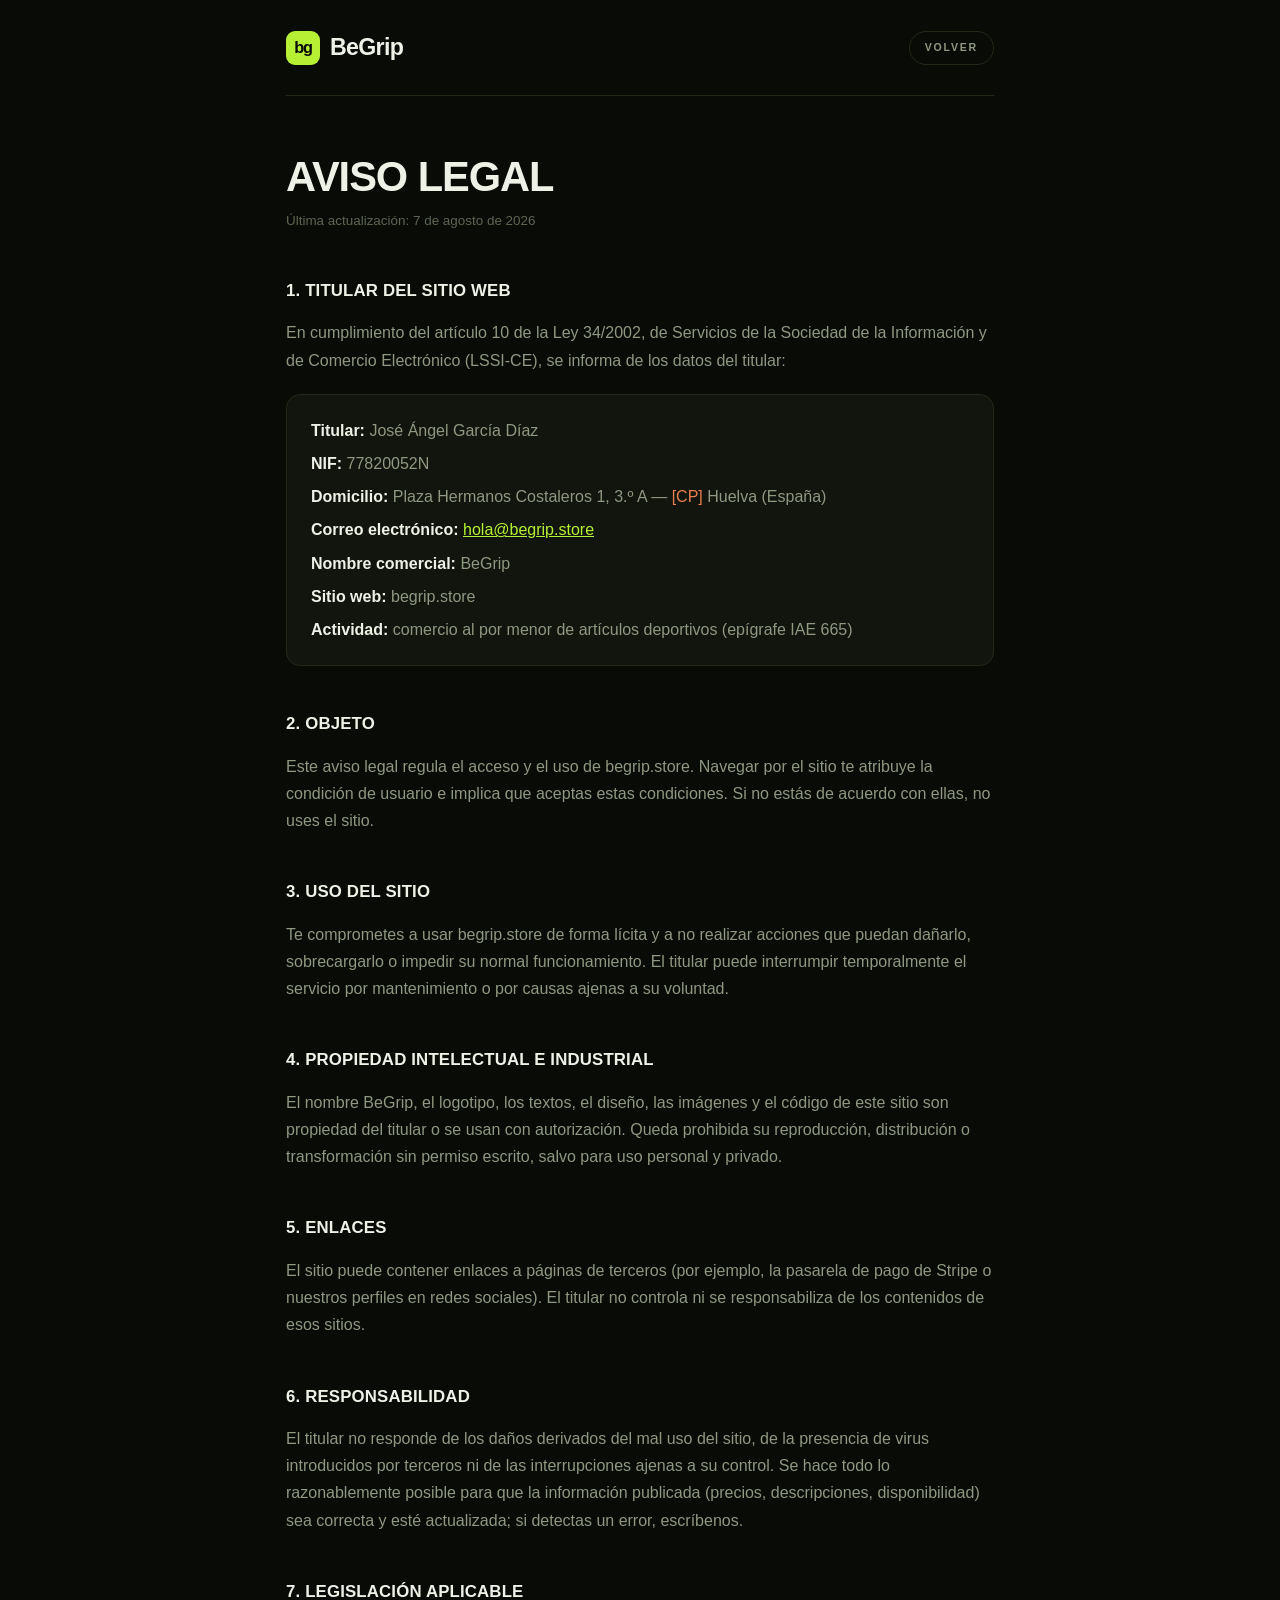
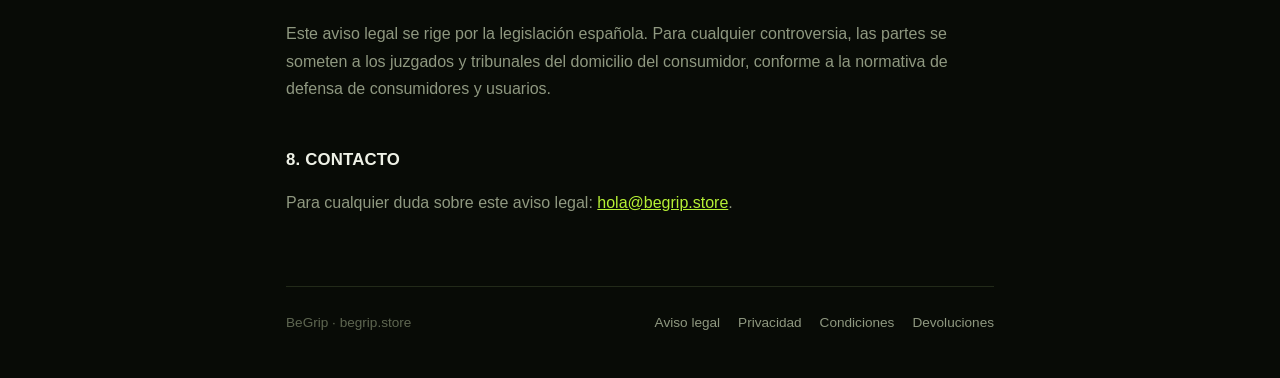
==== aviso-legal.html @ 73e67555 "Abrir la venta: botones de compra a Stripe y páginas legales - Los cuatro botones "Avísame" pasan a " ====
<!doctype html>
<html lang="es">
<head>
<meta charset="utf-8">
<meta name="viewport" content="width=device-width, initial-scale=1">
<title>Aviso legal — BeGrip</title>
<meta name="description" content="Aviso legal e información del titular de begrip.store.">
<meta name="robots" content="index,follow">
<meta name="theme-color" content="#0a0d08">
<link rel="icon" href="data:image/svg+xml,%3Csvg xmlns='http://www.w3.org/2000/svg' viewBox='0 0 100 100'%3E%3Crect width='100' height='100' rx='22' fill='%230c0f0a'/%3E%3Ctext x='50' y='70' text-anchor='middle' font-family='Arial Black,Arial' font-weight='800' font-size='54' fill='%23b6f035'%3Ebg%3C/text%3E%3C/svg%3E">
<link rel="stylesheet" href="legal.css">
</head>
<body>
<div class="container">
  <nav>
    <a class="logo" href="/"><span class="mark">bg</span>BeGrip</a>
    <a class="back" href="/">Volver</a>
  </nav>

  <main>
    <h1>Aviso legal</h1>
    <p class="updated">Última actualización: 7 de agosto de 2026</p>

    <h2>1. Titular del sitio web</h2>
    <p>En cumplimiento del artículo 10 de la Ley 34/2002, de Servicios de la Sociedad de la
       Información y de Comercio Electrónico (LSSI-CE), se informa de los datos del titular:</p>
    <div class="datos">
      <p><strong>Titular:</strong> José Ángel García Díaz</p>
      <p><strong>NIF:</strong> 77820052N</p>
      <p><strong>Domicilio:</strong> Plaza Hermanos Costaleros 1, 3.º A — <span class="pendiente">[CP]</span> Huelva (España)</p>
      <p><strong>Correo electrónico:</strong> <a href="mailto:hola@begrip.store">hola@begrip.store</a></p>
      <p><strong>Nombre comercial:</strong> BeGrip</p>
      <p><strong>Sitio web:</strong> begrip.store</p>
      <p><strong>Actividad:</strong> comercio al por menor de artículos deportivos (epígrafe IAE 665)</p>
    </div>

    <h2>2. Objeto</h2>
    <p>Este aviso legal regula el acceso y el uso de begrip.store. Navegar por el sitio te
       atribuye la condición de usuario e implica que aceptas estas condiciones. Si no estás
       de acuerdo con ellas, no uses el sitio.</p>

    <h2>3. Uso del sitio</h2>
    <p>Te comprometes a usar begrip.store de forma lícita y a no realizar acciones que puedan
       dañarlo, sobrecargarlo o impedir su normal funcionamiento. El titular puede interrumpir
       temporalmente el servicio por mantenimiento o por causas ajenas a su voluntad.</p>

    <h2>4. Propiedad intelectual e industrial</h2>
    <p>El nombre BeGrip, el logotipo, los textos, el diseño, las imágenes y el código de este
       sitio son propiedad del titular o se usan con autorización. Queda prohibida su
       reproducción, distribución o transformación sin permiso escrito, salvo para uso
       personal y privado.</p>

    <h2>5. Enlaces</h2>
    <p>El sitio puede contener enlaces a páginas de terceros (por ejemplo, la pasarela de pago
       de Stripe o nuestros perfiles en redes sociales). El titular no controla ni se
       responsabiliza de los contenidos de esos sitios.</p>

    <h2>6. Responsabilidad</h2>
    <p>El titular no responde de los daños derivados del mal uso del sitio, de la presencia de
       virus introducidos por terceros ni de las interrupciones ajenas a su control. Se hace todo
       lo razonablemente posible para que la información publicada (precios, descripciones,
       disponibilidad) sea correcta y esté actualizada; si detectas un error, escríbenos.</p>

    <h2>7. Legislación aplicable</h2>
    <p>Este aviso legal se rige por la legislación española. Para cualquier controversia, las
       partes se someten a los juzgados y tribunales del domicilio del consumidor, conforme a la
       normativa de defensa de consumidores y usuarios.</p>

    <h2>8. Contacto</h2>
    <p>Para cualquier duda sobre este aviso legal:
       <a href="mailto:hola@begrip.store">hola@begrip.store</a>.</p>
  </main>

  <footer>
    <span>BeGrip · begrip.store</span>
    <span class="legal-links">
      <a href="/aviso-legal.html">Aviso legal</a>
      <a href="/privacidad.html">Privacidad</a>
      <a href="/condiciones.html">Condiciones</a>
      <a href="/devoluciones.html">Devoluciones</a>
    </span>
  </footer>
</div>
</body>
</html>
---- legal.css ----
/* Estilos compartidos por las páginas legales de BeGrip */
:root{
  --volt:#b6f035;
  --ink:#080b06;
  --ink-2:#11150d;
  --line:#222a19;
  --text:#eef1e6;
  --muted:#8f9880;
  --dim:#5e6651;
  --display:"Helvetica Neue",Helvetica,Arial,sans-serif;
  --body:-apple-system,BlinkMacSystemFont,"Segoe UI",Roboto,Helvetica,Arial,sans-serif;
}
*{ box-sizing:border-box; }
html,body{ margin:0; padding:0; }
body{
  background:var(--ink); color:var(--text); font-family:var(--body);
  line-height:1.7; -webkit-font-smoothing:antialiased;
}
.container{ width:100%; max-width:760px; margin:0 auto; padding:0 26px; }

nav{ display:flex; align-items:center; justify-content:space-between; padding:28px 0; }
.logo{ font-family:var(--display); font-weight:800; font-size:1.45rem; letter-spacing:-.03em;
  display:flex; align-items:center; gap:10px; color:var(--text); text-decoration:none; }
.logo .mark{ width:34px; height:34px; border-radius:9px; background:var(--volt); color:var(--ink);
  display:grid; place-items:center; font-size:1.02rem; font-weight:800; letter-spacing:-.08em; }
.back{ font-family:var(--display); font-size:.66rem; font-weight:800; text-transform:uppercase;
  letter-spacing:.17em; color:var(--muted); text-decoration:none; border:1px solid var(--line);
  padding:7px 15px; border-radius:999px; white-space:nowrap; }
.back:hover{ color:var(--volt); border-color:var(--volt); }

main{ padding:26px 0 70px; border-top:1px solid var(--line); }
h1{ font-family:var(--display); font-weight:800; text-transform:uppercase;
  font-size:clamp(1.9rem,5vw,2.6rem); line-height:1; letter-spacing:-.025em; margin:34px 0 0; }
.updated{ color:var(--dim); font-size:.84rem; margin:12px 0 0; }
h2{ font-family:var(--display); font-weight:800; text-transform:uppercase;
  font-size:1.05rem; letter-spacing:.01em; margin:44px 0 0; color:var(--text); }
p{ color:var(--muted); margin:14px 0 0; }
ul{ color:var(--muted); margin:14px 0 0; padding-left:20px; }
li{ margin:7px 0; }
strong{ color:var(--text); font-weight:700; }
a{ color:var(--volt); }
a:hover{ text-decoration:none; }
a:focus-visible{ outline:3px solid var(--volt); outline-offset:3px; }

.datos{ background:var(--ink-2); border:1px solid var(--line); border-radius:14px;
  padding:22px 24px; margin:20px 0 0; }
.datos p{ margin:6px 0 0; }
.datos p:first-child{ margin-top:0; }

.pendiente{ color:#e8804f; }

footer{ border-top:1px solid var(--line); padding:24px 0 44px; color:var(--dim); font-size:.85rem;
  display:flex; justify-content:space-between; gap:16px; flex-wrap:wrap; }
footer a{ color:var(--muted); text-decoration:none; }
footer a:hover{ color:var(--volt); }
.legal-links{ display:flex; gap:18px; flex-wrap:wrap; }
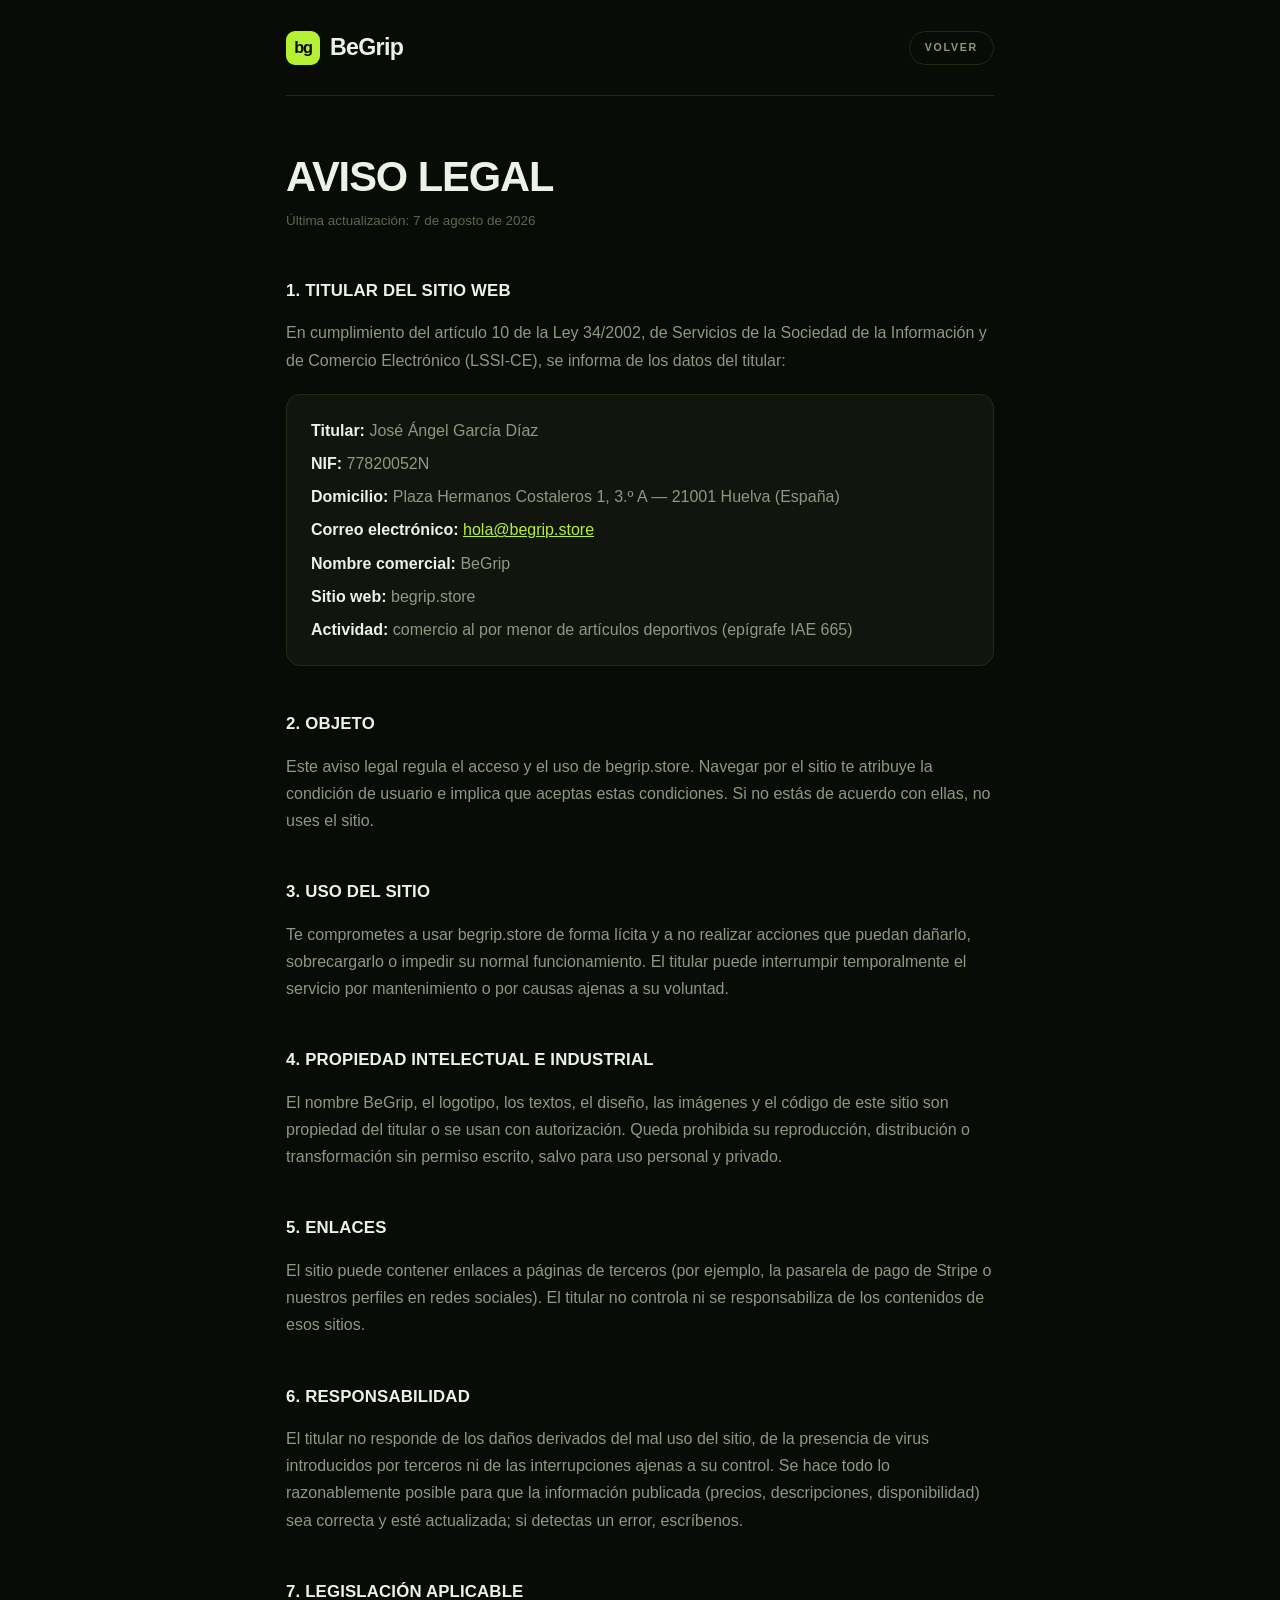
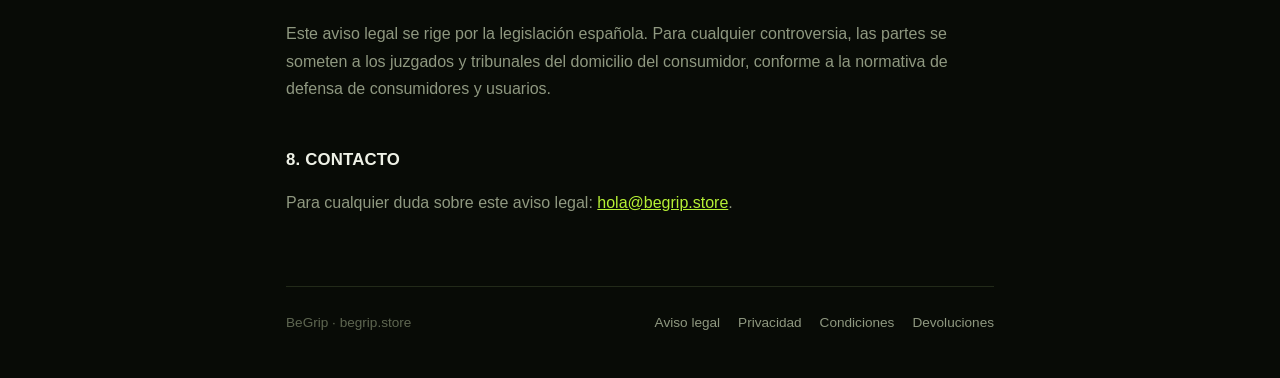
==== commit 7f9bd376: "Interruptor de venta: la tienda sale cerrada hasta que haya stock La web ya enseña packs, precios y " ====
--- a/aviso-legal.html
+++ b/aviso-legal.html
@@ -27,7 +27,7 @@
     <div class="datos">
       <p><strong>Titular:</strong> José Ángel García Díaz</p>
       <p><strong>NIF:</strong> 77820052N</p>
-      <p><strong>Domicilio:</strong> Plaza Hermanos Costaleros 1, 3.º A — <span class="pendiente">[CP]</span> Huelva (España)</p>
+      <p><strong>Domicilio:</strong> Plaza Hermanos Costaleros 1, 3.º A — 21001 Huelva (España)</p>
       <p><strong>Correo electrónico:</strong> <a href="mailto:hola@begrip.store">hola@begrip.store</a></p>
       <p><strong>Nombre comercial:</strong> BeGrip</p>
       <p><strong>Sitio web:</strong> begrip.store</p>
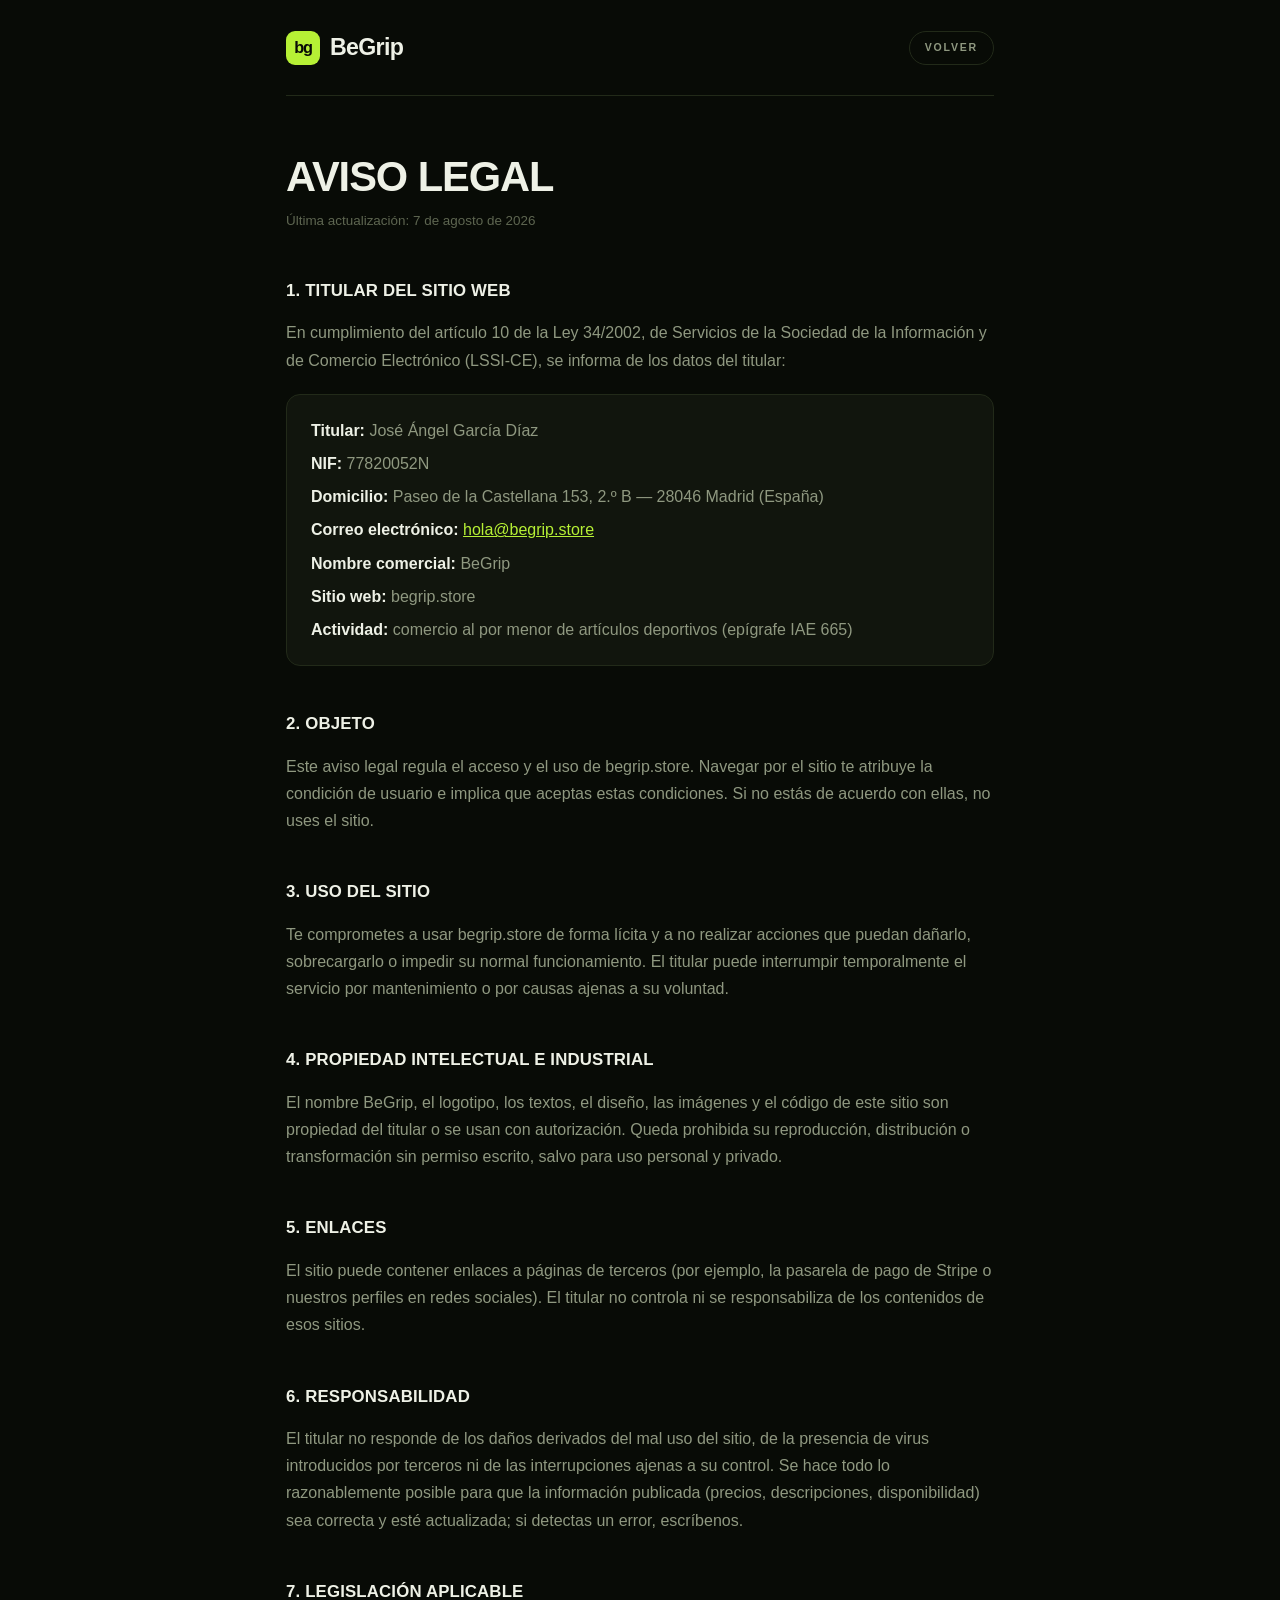
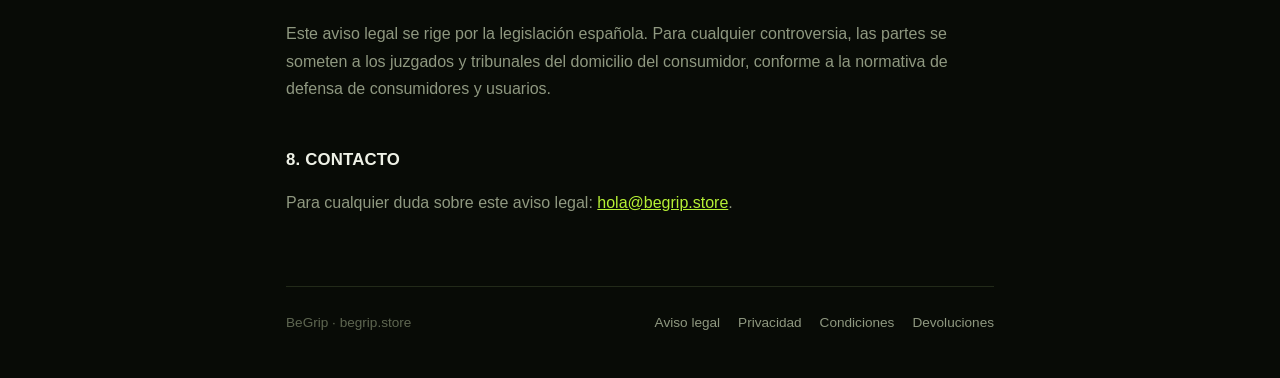
==== commit 239e6b65: "Actualizar domicilio fiscal en las páginas legales Paseo de la Castellana 153, 2.º B — 28046 Madrid." ====
--- a/aviso-legal.html
+++ b/aviso-legal.html
@@ -27,7 +27,7 @@
     <div class="datos">
       <p><strong>Titular:</strong> José Ángel García Díaz</p>
       <p><strong>NIF:</strong> 77820052N</p>
-      <p><strong>Domicilio:</strong> Plaza Hermanos Costaleros 1, 3.º A — 21001 Huelva (España)</p>
+      <p><strong>Domicilio:</strong> Paseo de la Castellana 153, 2.º B — 28046 Madrid (España)</p>
       <p><strong>Correo electrónico:</strong> <a href="mailto:hola@begrip.store">hola@begrip.store</a></p>
       <p><strong>Nombre comercial:</strong> BeGrip</p>
       <p><strong>Sitio web:</strong> begrip.store</p>
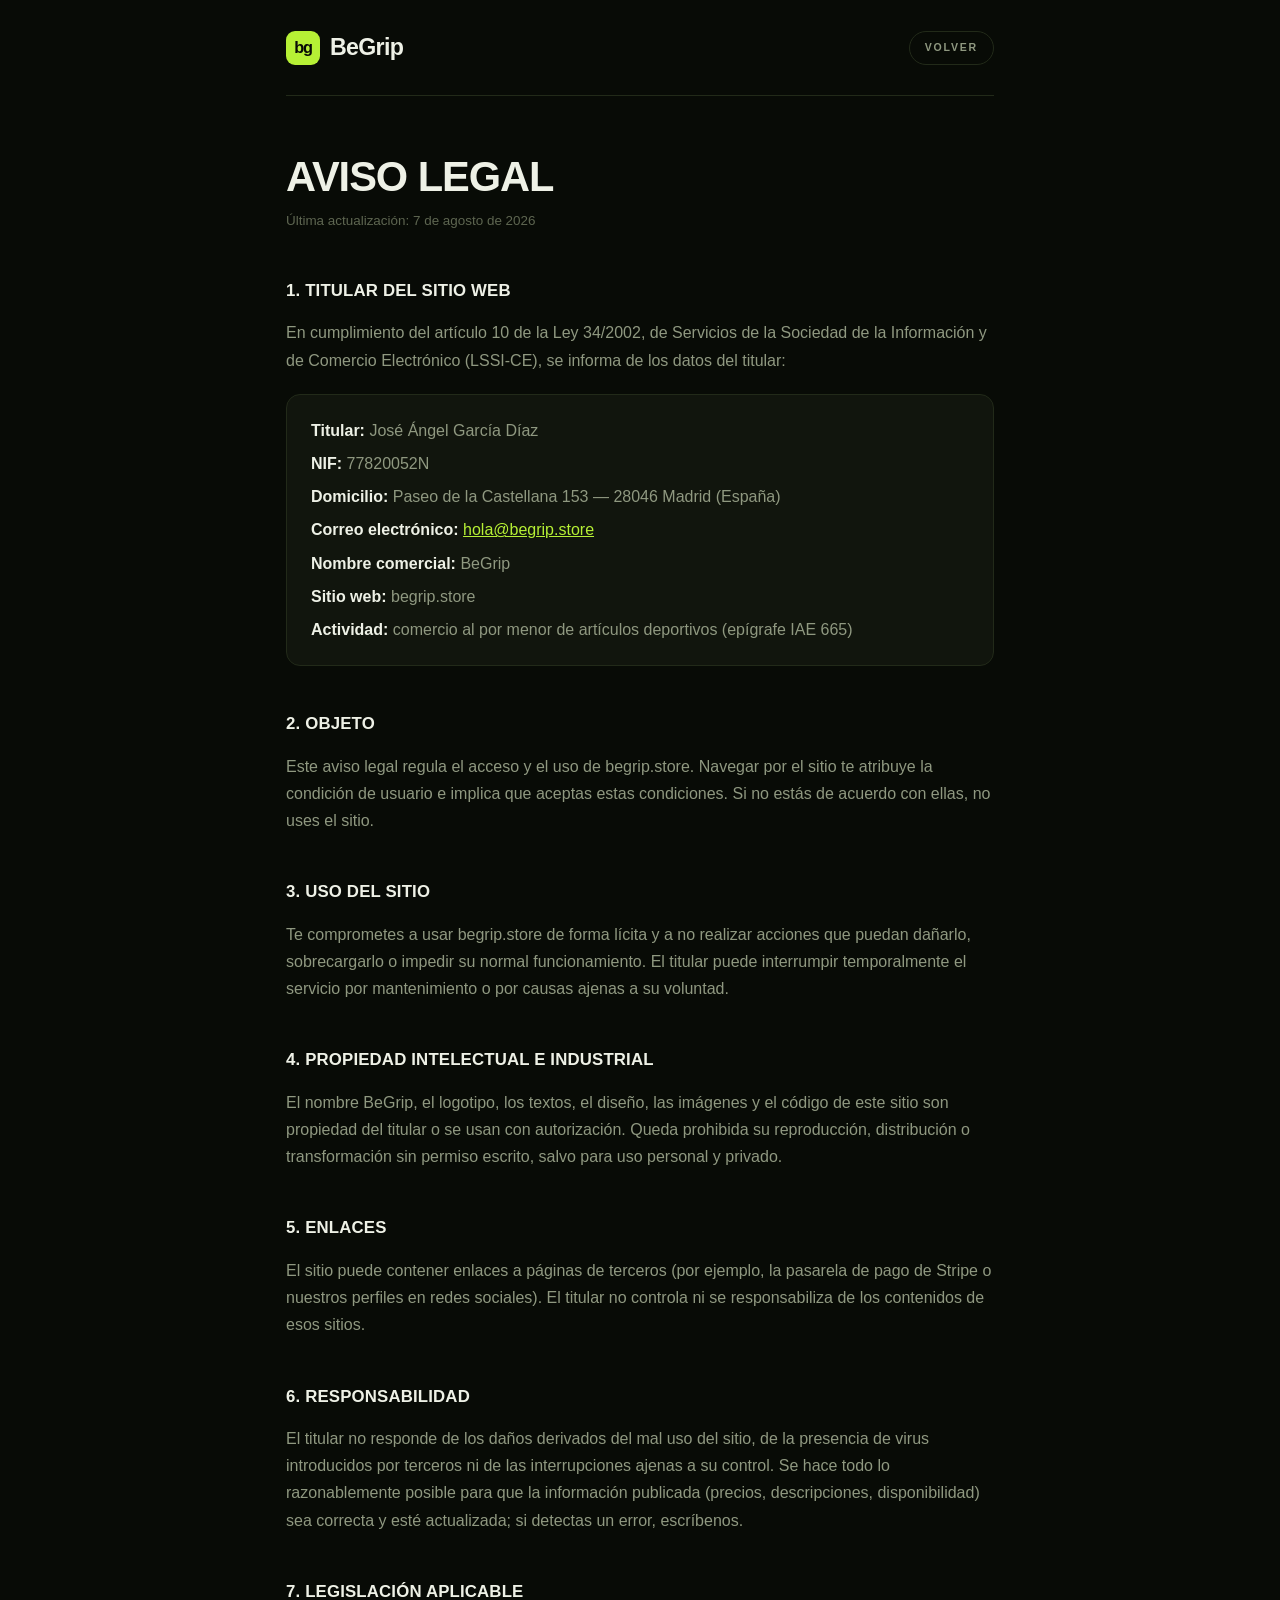
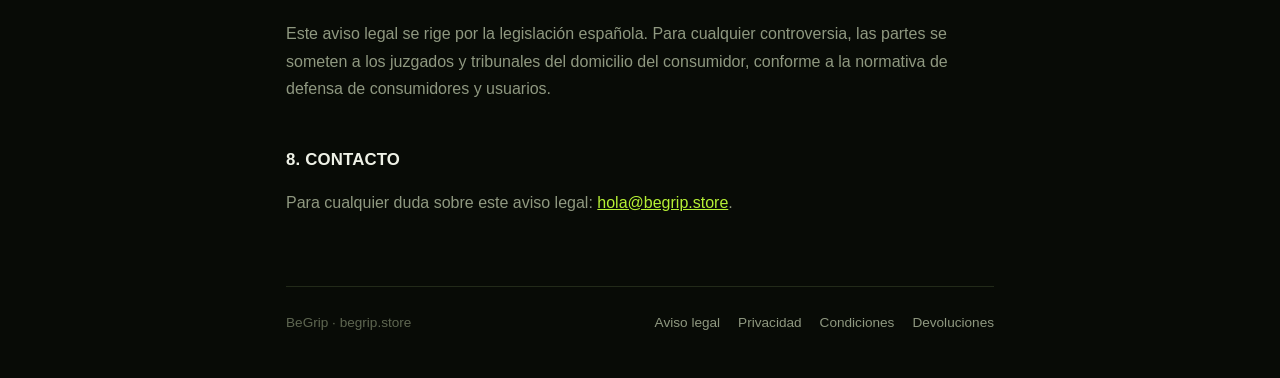
==== commit 52a6fe4f: "Omitir piso y puerta del domicilio en las páginas legales" ====
--- a/aviso-legal.html
+++ b/aviso-legal.html
@@ -27,7 +27,7 @@
     <div class="datos">
       <p><strong>Titular:</strong> José Ángel García Díaz</p>
       <p><strong>NIF:</strong> 77820052N</p>
-      <p><strong>Domicilio:</strong> Paseo de la Castellana 153, 2.º B — 28046 Madrid (España)</p>
+      <p><strong>Domicilio:</strong> Paseo de la Castellana 153 — 28046 Madrid (España)</p>
       <p><strong>Correo electrónico:</strong> <a href="mailto:hola@begrip.store">hola@begrip.store</a></p>
       <p><strong>Nombre comercial:</strong> BeGrip</p>
       <p><strong>Sitio web:</strong> begrip.store</p>
